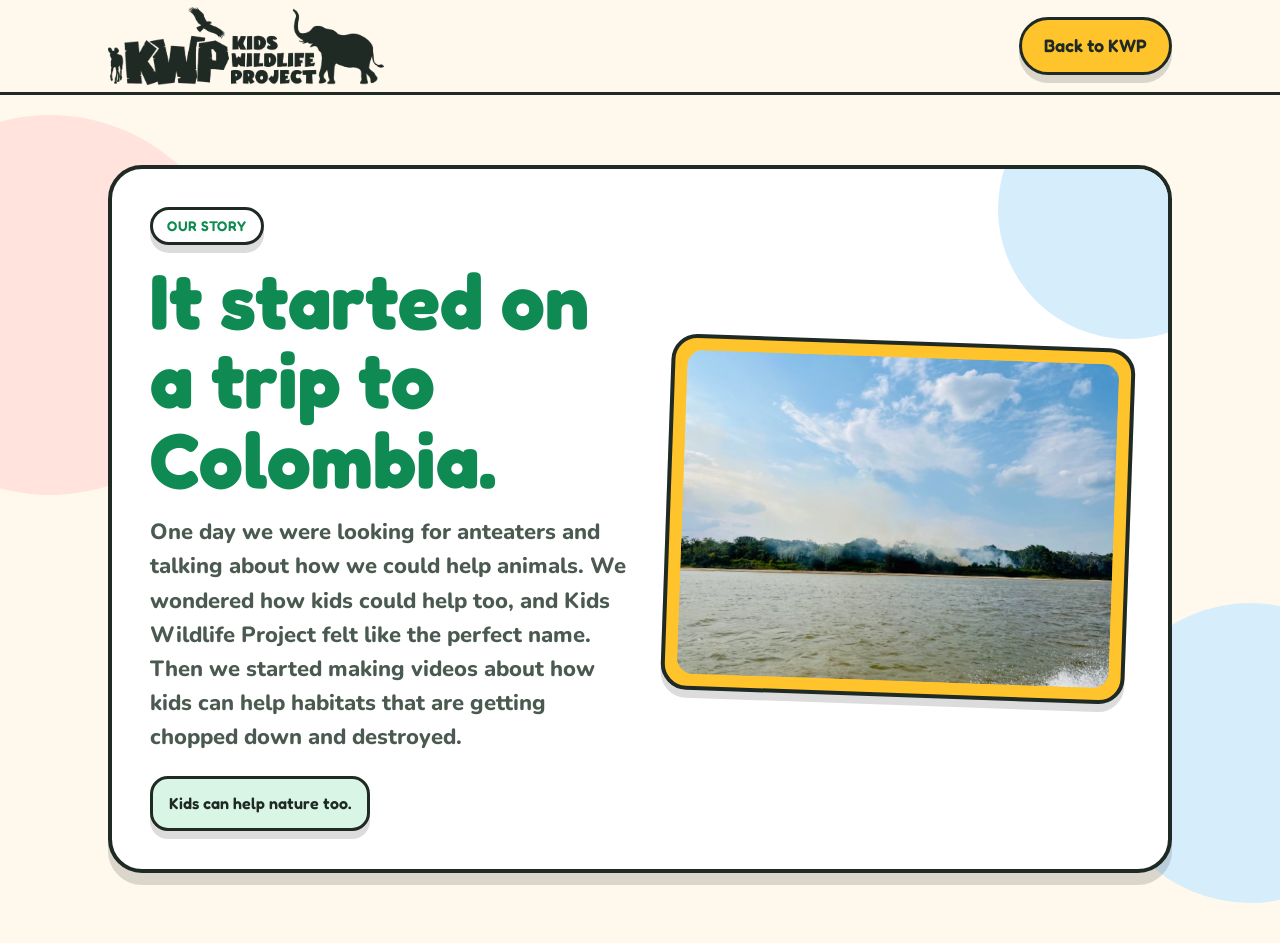
==== our-story.html @ 976a2df4 "Serve main page at the home address and Our Story at /our-story Move the main page from context/kwp-" ====
<!DOCTYPE html>
<html lang="en">
<head>
<meta charset="UTF-8" />
<meta name="viewport" content="width=device-width, initial-scale=1.0" />
<title>Our Story · Kids Wildlife Project</title>
<link rel="preconnect" href="https://fonts.googleapis.com" />
<link rel="preconnect" href="https://fonts.gstatic.com" crossorigin />
<link href="https://fonts.googleapis.com/css2?family=Fredoka:wght@500;600;700&family=Nunito:wght@400;600;700;800;900&display=swap" rel="stylesheet" />
<style>
  :root{
    --cream:#FFF8EC;
    --ink:#1F2A24;
    --ink-soft:#4B5A50;
    --leaf:#1FB36B;
    --leaf-deep:#0E8A52;
    --sky:#2BA7E0;
    --sun:#FFC32B;
    --coral:#FF6B57;
    --font-display:"Fredoka", system-ui, sans-serif;
    --font-body:"Nunito", system-ui, sans-serif;
    --pop:0 8px 0 rgba(31,42,36,.16);
  }
  *{box-sizing:border-box;}
  body{
    margin:0;font-family:var(--font-body);color:var(--ink);background:var(--cream);
    line-height:1.55;-webkit-font-smoothing:antialiased;overflow-x:hidden;
  }
  a{color:inherit;text-decoration:none;}
  img{display:block;max-width:100%;}
  .wrap{max-width:1120px;margin:0 auto;padding:0 28px;}
  h1,h2{margin:0;font-family:var(--font-display);line-height:1.02;}
  .btn{
    display:inline-flex;align-items:center;gap:9px;font-family:var(--font-display);font-weight:600;
    font-size:18px;border:3px solid var(--ink);border-radius:999px;padding:12px 22px;
    background:var(--sun);box-shadow:var(--pop);
  }
  .btn:hover{transform:translateY(-3px);box-shadow:0 11px 0 rgba(31,42,36,.18);}
  header{position:sticky;top:0;z-index:10;background:var(--cream);border-bottom:3px solid var(--ink);}
  .nav{height:92px;display:flex;align-items:center;justify-content:space-between;gap:18px;}
  .brand-logo{height:78px;width:276px;object-fit:contain;}
  main{position:relative;padding:70px 0;}
  .blob{position:absolute;border-radius:50%;z-index:0;}
  .story{
    position:relative;z-index:1;display:grid;grid-template-columns:1.02fr .98fr;gap:34px;align-items:center;
    background:#fff;border:4px solid var(--ink);border-radius:34px;padding:38px;box-shadow:0 12px 0 rgba(31,42,36,.16);
    overflow:hidden;
  }
  .story::before{
    content:"";position:absolute;width:260px;height:260px;border-radius:50%;right:-90px;top:-90px;
    background:#D6EEFB;z-index:0;
  }
  .copy,.photo{position:relative;z-index:1;}
  .eyebrow{
    display:inline-flex;align-items:center;font-family:var(--font-display);font-weight:600;
    font-size:14px;letter-spacing:.04em;text-transform:uppercase;color:var(--leaf-deep);
    background:#fff;border:3px solid var(--ink);padding:5px 14px;border-radius:999px;box-shadow:var(--pop);
  }
  h1{font-size:clamp(42px,7vw,78px);margin:16px 0;color:var(--leaf-deep);}
  .copy p{font-size:22px;font-weight:800;color:var(--ink-soft);margin:0;max-width:46ch;}
  .photo{
    border:4px solid var(--ink);border-radius:26px;background:var(--sun);padding:12px;
    box-shadow:var(--pop);transform:rotate(2deg);
  }
  .photo img{width:100%;aspect-ratio:4/3;object-fit:cover;border-radius:16px;}
  .note{
    margin-top:22px;display:inline-flex;background:#D8F5E6;border:3px solid var(--ink);
    border-radius:18px;padding:12px 16px;font-family:var(--font-display);font-weight:600;box-shadow:var(--pop);
  }
  @media(max-width:850px){
    .story{grid-template-columns:1fr;padding:28px;}
    .brand-logo{width:150px;height:58px;}
    .nav{height:78px;}
  }
</style>
</head>
<body>
<header>
  <div class="wrap nav">
    <a href="./">
      <img class="brand-logo" src="asets/kwp-logo-black-transparent.png" alt="KWP Kids Wildlife Project" />
    </a>
    <a class="btn" href="./">Back to KWP</a>
  </div>
</header>

<main>
  <div class="blob" style="width:380px;height:380px;background:#FFE3DC;left:-140px;top:20px;"></div>
  <div class="blob" style="width:300px;height:300px;background:#D6EEFB;right:-120px;bottom:40px;"></div>
  <div class="wrap">
    <section class="story">
      <div class="copy">
        <span class="eyebrow">Our Story</span>
        <h1>It started on a trip to Colombia.</h1>
        <p>One day we were looking for anteaters and talking about how we could help animals. We wondered how kids could help too, and Kids Wildlife Project felt like the perfect name. Then we started making videos about how kids can help habitats that are getting chopped down and destroyed.</p>
        <div class="note">Kids can help nature too.</div>
      </div>
      <div class="photo">
        <img src="asets/river-sky-small.jpeg" alt="River and forest on the Colombia trip" />
      </div>
    </section>
  </div>
</main>
</body>
</html>
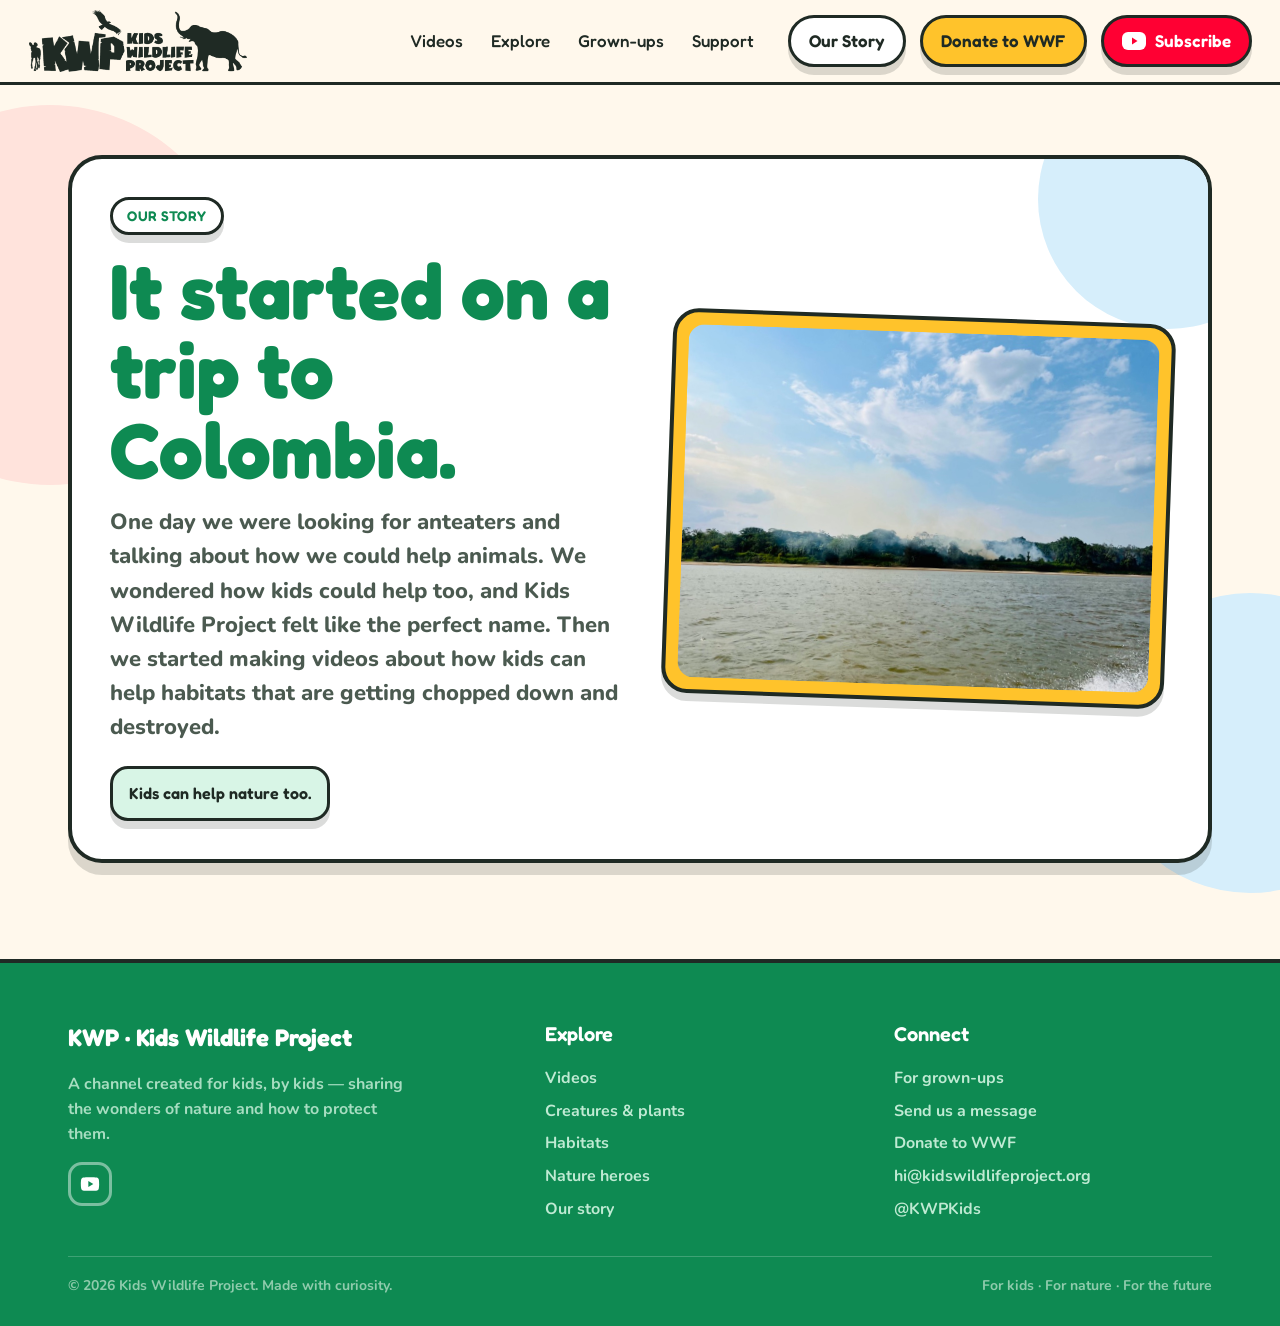
==== commit 563dcfec: "Share one header, footer and stylesheet across all pages Move design tokens, buttons, header and foo" ====
--- a/our-story.html
+++ b/our-story.html
@@ -7,39 +7,9 @@
 <link rel="preconnect" href="https://fonts.googleapis.com" />
 <link rel="preconnect" href="https://fonts.gstatic.com" crossorigin />
 <link href="https://fonts.googleapis.com/css2?family=Fredoka:wght@500;600;700&family=Nunito:wght@400;600;700;800;900&display=swap" rel="stylesheet" />
+<link rel="stylesheet" href="css/site.css" />
 <style>
-  :root{
-    --cream:#FFF8EC;
-    --ink:#1F2A24;
-    --ink-soft:#4B5A50;
-    --leaf:#1FB36B;
-    --leaf-deep:#0E8A52;
-    --sky:#2BA7E0;
-    --sun:#FFC32B;
-    --coral:#FF6B57;
-    --font-display:"Fredoka", system-ui, sans-serif;
-    --font-body:"Nunito", system-ui, sans-serif;
-    --pop:0 8px 0 rgba(31,42,36,.16);
-  }
-  *{box-sizing:border-box;}
-  body{
-    margin:0;font-family:var(--font-body);color:var(--ink);background:var(--cream);
-    line-height:1.55;-webkit-font-smoothing:antialiased;overflow-x:hidden;
-  }
-  a{color:inherit;text-decoration:none;}
-  img{display:block;max-width:100%;}
-  .wrap{max-width:1120px;margin:0 auto;padding:0 28px;}
-  h1,h2{margin:0;font-family:var(--font-display);line-height:1.02;}
-  .btn{
-    display:inline-flex;align-items:center;gap:9px;font-family:var(--font-display);font-weight:600;
-    font-size:18px;border:3px solid var(--ink);border-radius:999px;padding:12px 22px;
-    background:var(--sun);box-shadow:var(--pop);
-  }
-  .btn:hover{transform:translateY(-3px);box-shadow:0 11px 0 rgba(31,42,36,.18);}
-  header{position:sticky;top:0;z-index:10;background:var(--cream);border-bottom:3px solid var(--ink);}
-  .nav{height:92px;display:flex;align-items:center;justify-content:space-between;gap:18px;}
-  .brand-logo{height:78px;width:276px;object-fit:contain;}
-  main{position:relative;padding:70px 0;}
+  .story-main{position:relative;padding:70px 0;}
   .blob{position:absolute;border-radius:50%;z-index:0;}
   .story{
     position:relative;z-index:1;display:grid;grid-template-columns:1.02fr .98fr;gap:34px;align-items:center;
@@ -51,12 +21,7 @@
     background:#D6EEFB;z-index:0;
   }
   .copy,.photo{position:relative;z-index:1;}
-  .eyebrow{
-    display:inline-flex;align-items:center;font-family:var(--font-display);font-weight:600;
-    font-size:14px;letter-spacing:.04em;text-transform:uppercase;color:var(--leaf-deep);
-    background:#fff;border:3px solid var(--ink);padding:5px 14px;border-radius:999px;box-shadow:var(--pop);
-  }
-  h1{font-size:clamp(42px,7vw,78px);margin:16px 0;color:var(--leaf-deep);}
+  .story h1{font-size:clamp(42px,7vw,78px);margin:16px 0;color:var(--leaf-deep);}
   .copy p{font-size:22px;font-weight:800;color:var(--ink-soft);margin:0;max-width:46ch;}
   .photo{
     border:4px solid var(--ink);border-radius:26px;background:var(--sun);padding:12px;
@@ -69,22 +34,15 @@
   }
   @media(max-width:850px){
     .story{grid-template-columns:1fr;padding:28px;}
-    .brand-logo{width:150px;height:58px;}
-    .nav{height:78px;}
   }
 </style>
 </head>
-<body>
-<header>
-  <div class="wrap nav">
-    <a href="./">
-      <img class="brand-logo" src="asets/kwp-logo-black-transparent.png" alt="KWP Kids Wildlife Project" />
-    </a>
-    <a class="btn" href="./">Back to KWP</a>
-  </div>
-</header>
+<body data-page="story">
 
-<main>
+<div id="site-header"></div>
+<script src="js/layout.js"></script>
+
+<main class="story-main">
   <div class="blob" style="width:380px;height:380px;background:#FFE3DC;left:-140px;top:20px;"></div>
   <div class="blob" style="width:300px;height:300px;background:#D6EEFB;right:-120px;bottom:40px;"></div>
   <div class="wrap">
@@ -101,5 +59,7 @@
     </section>
   </div>
 </main>
+
+<div id="site-footer"></div>
 </body>
 </html>
--- a/css/site.css
+++ b/css/site.css
@@ -0,0 +1,119 @@
+/* KWP site-wide styles (Sticker Pop).
+   Shared by every page: design tokens, base elements, buttons, header and footer.
+   Page-only styles stay in that page's <style> block. See context/KWP Sticker Pop - Design Guide.md. */
+
+:root{
+  --cream:#FFF8EC;
+  --ink:#1F2A24;
+  --ink-soft:#4B5A50;
+  --leaf:#1FB36B;
+  --leaf-deep:#0E8A52;
+  --sky:#2BA7E0;
+  --grape:#7C5CFF;
+  --sun:#FFC32B;
+  --coral:#FF6B57;
+  --pink:#FF8FB8;
+  --yt:#FF0033;
+  --font-display:"Fredoka", system-ui, sans-serif;
+  --font-body:"Nunito", system-ui, sans-serif;
+  --ring: 0 0 0 4px var(--ink);
+  --pop: 0 8px 0 rgba(31,42,36,.16);
+}
+
+/* base */
+*{box-sizing:border-box;}
+html{scroll-behavior:smooth;}
+body{
+  margin:0;font-family:var(--font-body);color:var(--ink);
+  background:var(--cream);line-height:1.55;-webkit-font-smoothing:antialiased;
+  overflow-x:hidden;
+}
+a{color:inherit;text-decoration:none;}
+img{max-width:100%;display:block;}
+.wrap{max-width:1200px;margin:0 auto;padding:0 28px;}
+h1,h2,h3{margin:0;line-height:1.02;font-family:var(--font-display);font-weight:700;}
+section{padding:62px 0;position:relative;}
+section[id]{scroll-margin-top:90px;}   /* keep anchored sections clear of the sticky header */
+
+/* eyebrow pill */
+.eyebrow{
+  display:inline-flex;align-items:center;gap:8px;font-family:var(--font-display);
+  font-weight:600;font-size:14px;letter-spacing:.04em;text-transform:uppercase;
+  color:var(--leaf-deep);background:#fff;border:3px solid var(--ink);
+  padding:5px 14px;border-radius:999px;box-shadow:var(--pop);
+}
+
+/* buttons */
+.btn{
+  display:inline-flex;align-items:center;gap:9px;cursor:pointer;
+  font-family:var(--font-display);font-weight:600;font-size:18px;
+  border:3px solid var(--ink);border-radius:999px;padding:12px 22px;
+  background:#fff;color:var(--ink);box-shadow:var(--pop);white-space:nowrap;
+  transition:transform .12s, box-shadow .12s;
+}
+.btn:hover{transform:translateY(-3px);box-shadow:0 11px 0 rgba(31,42,36,.18);}
+.btn:active{transform:translateY(2px);box-shadow:0 4px 0 rgba(31,42,36,.16);}
+.btn:focus-visible{outline:4px solid var(--sun);outline-offset:4px;}
+.btn-yt{background:var(--yt);color:#fff;}
+.btn-sun{background:var(--sun);}
+.btn-leaf{background:var(--leaf);color:#fff;}
+.btn-grape{background:var(--grape);color:#fff;}
+.yt-ico{width:24px;height:18px;background:#fff;border-radius:6px;display:grid;place-items:center;}
+.yt-ico svg{width:12px;height:12px;}
+
+/* header (markup comes from js/layout.js) */
+#site-header{min-height:85px;}   /* reserve space so the page doesn't jump while the header loads */
+header.nav{position:sticky;top:0;z-index:50;background:var(--cream);border-bottom:3px solid var(--ink);}
+header.nav .wrap{max-width:1500px;}
+.nav-inner{display:flex;align-items:center;gap:28px;min-height:82px;}
+.brand{display:flex;align-items:center;gap:11px;}
+.brand-logo{height:62px;width:220px;object-fit:contain;display:block;}
+nav.links{margin-left:auto;display:flex;gap:16px;align-items:center;}
+nav.links a{font-family:var(--font-display);font-weight:500;font-size:17px;padding:9px 6px;border-radius:999px;white-space:nowrap;transition:background .14s,color .14s;}
+nav.links a:hover{background:var(--sun);}
+.nav-actions{display:flex;align-items:center;gap:14px;flex:none;}
+.nav-actions .btn{font-size:17px;padding:10px 18px;}
+.nav-actions .btn[aria-current="page"]{background:#fff;}
+
+/* footer (markup comes from js/layout.js) */
+footer.site-footer{background:var(--leaf-deep);color:#EAFBF2;border-top:4px solid var(--ink);margin-top:26px;padding:56px 0 30px;}
+.foot-grid{display:grid;grid-template-columns:1.4fr 1fr 1fr;gap:32px;}
+.foot-grid h4{font-family:var(--font-display);font-weight:600;font-size:20px;margin:0 0 12px;color:#fff;}
+.foot-grid a{display:block;color:#BFEAD3;font-weight:700;padding:4px 0;}
+.foot-grid a:hover{color:#fff;}
+.foot-brand b{font-family:var(--font-display);font-weight:700;font-size:24px;color:#fff;}
+.foot-brand p{color:#A7DDC1;max-width:34ch;font-weight:700;}
+.social{display:flex;gap:10px;margin-top:14px;}
+.social a{width:44px;height:44px;border-radius:14px;border:3px solid rgba(255,255,255,.45);display:grid;place-items:center;}
+.social a:hover{background:rgba(255,255,255,.14);}
+.social svg{width:20px;height:20px;}
+.foot-bottom{border-top:1px solid rgba(255,255,255,.2);margin-top:30px;padding-top:18px;display:flex;justify-content:space-between;flex-wrap:wrap;gap:10px;font-size:14px;color:#8FCBAC;font-weight:700;}
+
+@media(max-width:900px){
+  .foot-grid{grid-template-columns:1fr;}
+  nav.links{display:none;}
+  .nav-inner{gap:14px;}
+  .nav-actions{margin-left:auto;gap:10px;}
+  .nav-actions .btn{font-size:15px;padding:9px 13px;}
+}
+@media(max-width:700px){
+  .brand{flex:none;}
+  .brand-logo{width:170px;height:58px;}
+  .nav-donate{display:none;}   /* Donate stays in the page and footer */
+}
+@media(max-width:480px){
+  .wrap{padding:0 22px;}
+  .nav-inner{gap:12px;}
+  .brand-logo{width:140px;height:54px;}
+  .nav-actions .btn-yt .label{display:none;}   /* Subscribe becomes icon-only */
+  .nav-actions .btn-yt{padding:9px 11px;}
+}
+@media(max-width:360px){
+  .wrap{padding:0 16px;}
+  .brand-logo{width:112px;height:46px;}
+  .nav-actions .btn{font-size:14px;padding:8px 11px;}
+}
+@media(prefers-reduced-motion:reduce){
+  html{scroll-behavior:auto;}
+  *,*::before,*::after{transition:none !important;}
+}
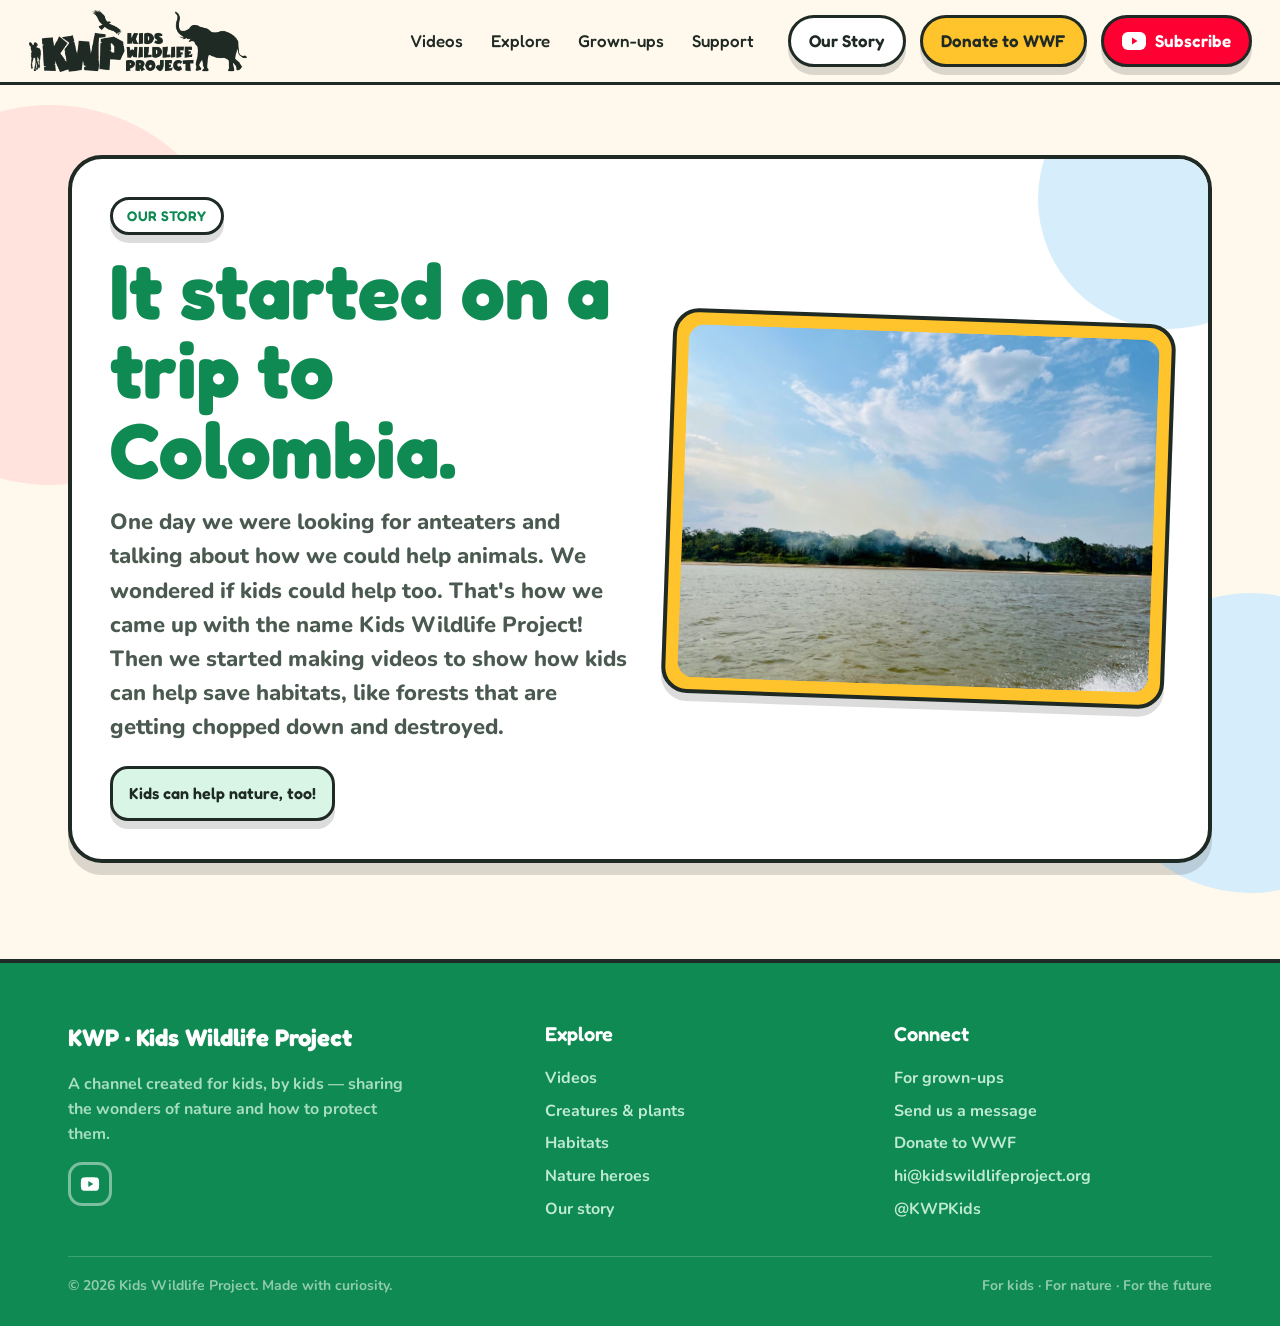
==== commit 90f0551c: "Smooth the wording on the Our Story page Co-Authored-By: Claude Opus 5.5 <noreply@anthropic.com>" ====
--- a/our-story.html
+++ b/our-story.html
@@ -50,8 +50,8 @@
       <div class="copy">
         <span class="eyebrow">Our Story</span>
         <h1>It started on a trip to Colombia.</h1>
-        <p>One day we were looking for anteaters and talking about how we could help animals. We wondered how kids could help too, and Kids Wildlife Project felt like the perfect name. Then we started making videos about how kids can help habitats that are getting chopped down and destroyed.</p>
-        <div class="note">Kids can help nature too.</div>
+        <p>One day we were looking for anteaters and talking about how we could help animals. We wondered if kids could help too. That's how we came up with the name Kids Wildlife Project! Then we started making videos to show how kids can help save habitats, like forests that are getting chopped down and destroyed.</p>
+        <div class="note">Kids can help nature, too!</div>
       </div>
       <div class="photo">
         <img src="asets/river-sky-small.jpeg" alt="River and forest on the Colombia trip" />
